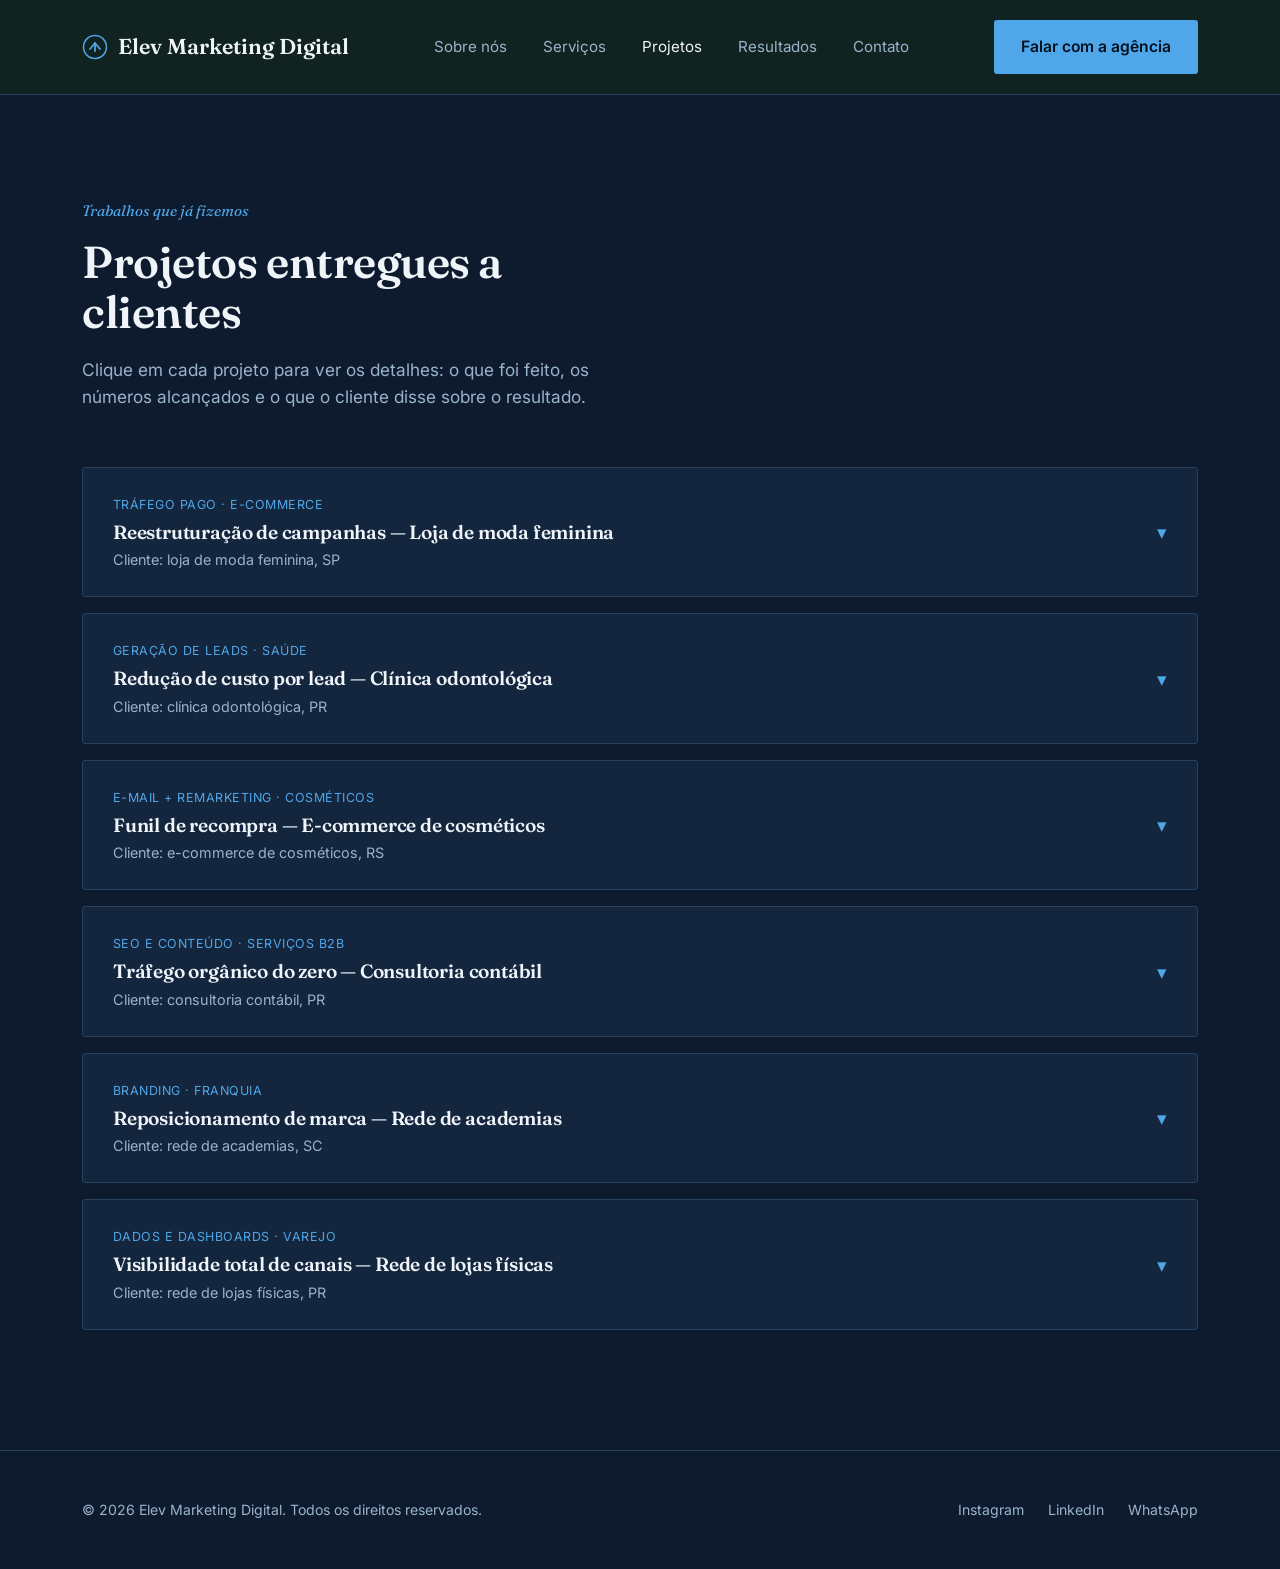
==== projetos.html @ 81c1935c "Add files via upload" ====
<!DOCTYPE html>
<html lang="pt-BR">
<head>
<meta charset="UTF-8">
<meta name="viewport" content="width=device-width, initial-scale=1.0">
<title>Projetos — Elev Marketing Digital</title>
<meta name="description" content="Conheça alguns dos projetos que a Elev Marketing Digital já entregou para clientes.">

<link rel="preconnect" href="https://fonts.googleapis.com">
<link href="https://fonts.googleapis.com/css2?family=Fraunces:ital,opsz,wght@0,9..144,400;0,9..144,600;1,9..144,500&family=Inter:wght@400;500;600&display=swap" rel="stylesheet">
<link rel="stylesheet" href="style.css">
</head>
<body>

<!-- ===================== CABEÇALHO ===================== -->
<header>
  <nav class="wrap">
    <a href="index.html" class="logo">
      <svg class="mark" viewBox="0 0 26 26" fill="none" xmlns="http://www.w3.org/2000/svg">
        <circle cx="13" cy="13" r="11.5" stroke="#4FA6E8" stroke-width="1.5"/>
        <path d="M8 15L13 9L18 15" stroke="#4FA6E8" stroke-width="1.8" stroke-linecap="round" stroke-linejoin="round"/>
        <path d="M13 9V17" stroke="#4FA6E8" stroke-width="1.8" stroke-linecap="round"/>
      </svg>
      <!-- EDITE AQUI: nome da empresa -->
      Elev Marketing Digital
    </a>
    <button class="nav-toggle" id="navToggle" aria-label="Abrir menu" aria-expanded="false">☰</button>
    <ul class="nav-links" id="navLinks">
      <li><a href="sobre.html">Sobre nós</a></li>
      <li><a href="index.html#servicos">Serviços</a></li>
      <li><a href="projetos.html" class="active">Projetos</a></li>
      <li><a href="index.html#resultados">Resultados</a></li>
      <li><a href="index.html#contato">Contato</a></li>
    </ul>
    <div class="nav-cta">
      <a href="index.html#contato" class="btn btn-primary">Falar com a agência</a>
    </div>
  </nav>
</header>

<main>

  <!-- ===================== SEÇÃO: PROJETOS ===================== -->
  <section class="projects-hero">
    <div class="wrap">
      <p class="eyebrow">Trabalhos que já fizemos</p>
      <h1>Projetos entregues a clientes</h1>
      <p class="lede">
        Clique em cada projeto para ver os detalhes: o que foi feito, os
        números alcançados e o que o cliente disse sobre o resultado.
      </p>
    </div>
  </section>

  <section class="projects-list">
    <div class="wrap">
      <!--
        EDITE AQUI: cada <article class="project-card"> é um projeto.
        Copie e cole um bloco inteiro para adicionar mais um card.
        O clique no botão "project-toggle" é o que abre/fecha os detalhes
        — isso já funciona sozinho, não precisa mexer no script.js.
      -->

      <article class="project-card">
        <button class="project-toggle" aria-expanded="false" aria-controls="projeto-1">
          <div class="project-toggle-info">
            <span class="project-tag">Tráfego pago · E-commerce</span>
            <h3>Reestruturação de campanhas — Loja de moda feminina</h3>
            <p class="project-client">Cliente: loja de moda feminina, SP</p>
          </div>
          <span class="chevron" aria-hidden="true">▾</span>
        </button>
        <div class="project-panel" id="projeto-1">
          <div class="project-panel-inner">
            <p>
              A marca já investia em anúncios, mas sem estrutura de funil: as
              campanhas competiam entre si e o checkout tinha uma taxa alta de
              abandono. Reorganizamos as campanhas por etapa de compra,
              redesenhamos a página de checkout e passamos a testar criativos
              em ciclos semanais.
            </p>
            <div class="project-metrics">
              <div><strong>+184%</strong><span>em vendas no 1º trimestre</span></div>
              <div><strong>-32%</strong><span>na taxa de abandono de carrinho</span></div>
              <div><strong>4 meses</strong><span>de duração do projeto</span></div>
            </div>
            <p class="project-quote">
              "Em seis meses entendemos, pela primeira vez, de onde vinham
              nossas vendas de verdade." — Marina Alves, sócia
            </p>
          </div>
        </div>
      </article>

      <article class="project-card">
        <button class="project-toggle" aria-expanded="false" aria-controls="projeto-2">
          <div class="project-toggle-info">
            <span class="project-tag">Geração de leads · Saúde</span>
            <h3>Redução de custo por lead — Clínica odontológica</h3>
            <p class="project-client">Cliente: clínica odontológica, PR</p>
          </div>
          <span class="chevron" aria-hidden="true">▾</span>
        </button>
        <div class="project-panel" id="projeto-2">
          <div class="project-panel-inner">
            <p>
              O custo por lead estava alto porque os anúncios atraiam
              curiosos, não pacientes com intenção real de agendar consulta.
              Refizemos a segmentação por bairro e faixa etária, trocamos os
              criativos por depoimentos em vídeo e simplificamos o formulário
              de agendamento.
            </p>
            <div class="project-metrics">
              <div><strong>R$ 6,20</strong><span>custo por lead qualificado</span></div>
              <div><strong>-58%</strong><span>no custo por lead</span></div>
              <div><strong>3 meses</strong><span>até o resultado estabilizar</span></div>
            </div>
            <p class="project-quote">
              "O relatório mensal é o único que a nossa equipe realmente lê
              até o fim." — Ricardo Nunes, diretor
            </p>
          </div>
        </div>
      </article>

      <article class="project-card">
        <button class="project-toggle" aria-expanded="false" aria-controls="projeto-3">
          <div class="project-toggle-info">
            <span class="project-tag">E-mail + remarketing · Cosméticos</span>
            <h3>Funil de recompra — E-commerce de cosméticos</h3>
            <p class="project-client">Cliente: e-commerce de cosméticos, RS</p>
          </div>
          <span class="chevron" aria-hidden="true">▾</span>
        </button>
        <div class="project-panel" id="projeto-3">
          <div class="project-panel-inner">
            <p>
              A base de clientes comprava uma vez e não voltava. Criamos um
              fluxo de e-mail pós-compra combinado com anúncios de
              remarketing segmentados por produto comprado, incentivando a
              recompra no momento certo do ciclo de uso.
            </p>
            <div class="project-metrics">
              <div><strong>3,1x</strong><span>retorno sobre investimento em anúncios</span></div>
              <div><strong>+41%</strong><span>em recompra nos primeiros 90 dias</span></div>
              <div><strong>6 meses</strong><span>de acompanhamento contínuo</span></div>
            </div>
            <p class="project-quote">
              "Trocamos de agência três vezes antes. Foi a primeira que
              tratou orçamento como dinheiro nosso." — Fernanda Costa,
              fundadora
            </p>
          </div>
        </div>
      </article>

      <article class="project-card">
        <button class="project-toggle" aria-expanded="false" aria-controls="projeto-4">
          <div class="project-toggle-info">
            <span class="project-tag">SEO e conteúdo · Serviços B2B</span>
            <h3>Tráfego orgânico do zero — Consultoria contábil</h3>
            <p class="project-client">Cliente: consultoria contábil, PR</p>
          </div>
          <span class="chevron" aria-hidden="true">▾</span>
        </button>
        <div class="project-panel" id="projeto-4">
          <div class="project-panel-inner">
            <p>
              O site praticamente não recebia visitas de busca orgânica.
              Fizemos correções técnicas de SEO, criamos um blog com
              conteúdo respondendo dúvidas reais de clientes e organizamos
              as páginas de serviço em torno dos termos que o público
              pesquisa.
            </p>
            <div class="project-metrics">
              <div><strong>+312%</strong><span>em tráfego orgânico em 8 meses</span></div>
              <div><strong>22</strong><span>páginas na 1ª página do Google</span></div>
              <div><strong>8 meses</strong><span>até os resultados consolidarem</span></div>
            </div>
            <p class="project-quote">
              "Hoje o site traz cliente todo mês sem precisarmos pagar por
              anúncio." — cliente da consultoria contábil
            </p>
          </div>
        </div>
      </article>

      <article class="project-card">
        <button class="project-toggle" aria-expanded="false" aria-controls="projeto-5">
          <div class="project-toggle-info">
            <span class="project-tag">Branding · Franquia</span>
            <h3>Reposicionamento de marca — Rede de academias</h3>
            <p class="project-client">Cliente: rede de academias, SC</p>
          </div>
          <span class="chevron" aria-hidden="true">▾</span>
        </button>
        <div class="project-panel" id="projeto-5">
          <div class="project-panel-inner">
            <p>
              A marca tinha identidade visual datada e nenhum padrão entre as
              unidades. Redesenhamos a identidade, criamos um guia de tom de
              voz para redes sociais e padronizamos o material usado por
              todas as unidades franqueadas.
            </p>
            <div class="project-metrics">
              <div><strong>12</strong><span>unidades padronizadas</span></div>
              <div><strong>+65%</strong><span>em engajamento nas redes sociais</span></div>
              <div><strong>2 meses</strong><span>de projeto de identidade</span></div>
            </div>
            <p class="project-quote">
              "Pela primeira vez todas as unidades parecem parte da mesma
              rede." — diretoria da rede de academias
            </p>
          </div>
        </div>
      </article>

      <article class="project-card">
        <button class="project-toggle" aria-expanded="false" aria-controls="projeto-6">
          <div class="project-toggle-info">
            <span class="project-tag">Dados e dashboards · Varejo</span>
            <h3>Visibilidade total de canais — Rede de lojas físicas</h3>
            <p class="project-client">Cliente: rede de lojas físicas, PR</p>
          </div>
          <span class="chevron" aria-hidden="true">▾</span>
        </button>
        <div class="project-panel" id="projeto-6">
          <div class="project-panel-inner">
            <p>
              O cliente não sabia dizer quanto cada canal de marketing
              realmente gerava em vendas nas lojas físicas. Implementamos
              rastreamento de origem por loja e construímos um dashboard
              único cruzando anúncios, redes sociais e vendas no ponto de
              venda.
            </p>
            <div class="project-metrics">
              <div><strong>9</strong><span>lojas com dados integrados</span></div>
              <div><strong>-27%</strong><span>em verba redirecionada de canais fracos</span></div>
              <div><strong>1 dashboard</strong><span>único para toda a rede</span></div>
            </div>
            <p class="project-quote">
              "Pela primeira vez sabemos exatamente para onde vai a verba de
              marketing." — gerência de marketing da rede
            </p>
          </div>
        </div>
      </article>

    </div>
  </section>

</main>

<!-- ===================== RODAPÉ ===================== -->
<footer>
  <div class="wrap footer-inner">
    <div>© <span id="ano"></span> Elev Marketing Digital. Todos os direitos reservados.</div>
    <div class="footer-links">
      <a href="https://www.instagram.com/mkt_elev/">Instagram</a>
      <a href="#">LinkedIn</a>
      <a href="#">WhatsApp</a>
    </div>
  </div>
</footer>

<script src="script.js"></script>

</body>
</html>
---- style.css ----
/* ======================= TOKENS DE DESIGN ======================= */
  /* Troque as cores e fontes aqui para mudar a identidade visual toda. */
  :root{
    --bg:        #0E1B2E;
    --bg-alt:    #14263D;
    --bg-card:   #1A324F;
    --line:      #26425F;
    --ink:       #EFF4F9;
    --ink-muted: #9AB3CC;
    --accent:    #4FA6E8;
    --accent-dk: #2F82C4;
    --accent-ink:#04121F;

    --font-display: "Fraunces", Georgia, serif;
    --font-body: "Inter", -apple-system, Segoe UI, sans-serif;

    --maxw: 1180px;
    --radius: 3px;
  }

  *{ box-sizing:border-box; margin:0; padding:0; }
  html{ scroll-behavior:smooth; }
  body{
    background:var(--bg);
    color:var(--ink);
    font-family:var(--font-body);
    line-height:1.55;
    -webkit-font-smoothing:antialiased;
  }
  img,svg{ max-width:100%; display:block; }
  a{ color:inherit; text-decoration:none; }
  ul{ list-style:none; }

  h1,h2,h3{
    font-family:var(--font-display);
    font-weight:600;
    line-height:1.12;
    letter-spacing:-0.01em;
  }

  .wrap{
    max-width:var(--maxw);
    margin:0 auto;
    padding:0 32px;
  }

  section{ padding:104px 0; }
  @media (max-width:720px){ section{ padding:72px 0; } }

  .eyebrow{
    font-size:0.95rem;
    color:var(--accent);
    font-family:var(--font-display);
    font-style:italic;
    margin-bottom:14px;
  }

  .btn{
    display:inline-flex;
    align-items:center;
    gap:8px;
    padding:14px 26px;
    border-radius:var(--radius);
    font-weight:600;
    font-size:0.98rem;
    border:1px solid transparent;
    cursor:pointer;
    transition:transform .15s ease, background .15s ease, border-color .15s ease;
  }
  .btn-primary{
    background:var(--accent);
    color:var(--accent-ink);
  }
  .btn-primary:hover{ background:var(--accent-dk); transform:translateY(-1px); }
  .btn-ghost{
    border-color:var(--line);
    color:var(--ink);
  }
  .btn-ghost:hover{ border-color:var(--accent); color:var(--accent); }

  /* ======================= CABEÇALHO / NAV ======================= */
  header{
    position:sticky;
    top:0;
    z-index:50;
    background:rgba(18,36,32,0.92);
    backdrop-filter:blur(8px);
    border-bottom:1px solid var(--line);
  }
  nav.wrap{
    display:flex;
    align-items:center;
    justify-content:space-between;
    padding-top:20px;
    padding-bottom:20px;
  }
  .logo{
    font-family:var(--font-display);
    font-size:1.35rem;
    font-weight:600;
    display:flex;
    align-items:center;
    gap:10px;
  }
  .logo .mark{
    width:26px; height:26px;
    display:inline-block;
  }
  .nav-links{
    display:flex;
    gap:36px;
    font-size:0.95rem;
    color:var(--ink-muted);
  }
  .nav-links a:hover{ color:var(--ink); }
  .nav-links a.active{ color:var(--ink); }
  .nav-cta{ display:flex; align-items:center; gap:20px; }
  .nav-toggle{
    display:none;
    background:none; border:none; color:var(--ink);
    font-size:1.6rem; cursor:pointer;
  }
  @media (max-width:860px){
    .nav-links{
      position:absolute; top:100%; left:0; right:0;
      background:var(--bg-alt);
      flex-direction:column;
      gap:0;
      border-bottom:1px solid var(--line);
      display:none;
    }
    .nav-links.open{ display:flex; }
    .nav-links a{
      padding:16px 32px;
      border-top:1px solid var(--line);
      display:block;
      color:var(--ink);
    }
    .nav-toggle{ display:block; }
    .nav-cta .btn-primary{ display:none; }
  }

  /* ======================= HERO ======================= */
  .hero{
    padding-top:96px;
    padding-bottom:96px;
    display:grid;
    grid-template-columns:1.1fr 0.9fr;
    gap:64px;
    align-items:center;
  }
  .hero h1{
    font-size:clamp(2.4rem, 4.4vw, 3.6rem);
    max-width:15ch;
  }
  .hero p.lede{
    margin-top:24px;
    font-size:1.15rem;
    color:var(--ink-muted);
    max-width:46ch;
  }
  .hero-actions{
    margin-top:36px;
    display:flex;
    gap:16px;
    flex-wrap:wrap;
  }
  .hero-stats{
    margin-top:56px;
    display:flex;
    gap:40px;
    flex-wrap:wrap;
  }
  .hero-stats div strong{
    display:block;
    font-family:var(--font-display);
    font-size:1.6rem;
    color:var(--accent);
  }
  .hero-stats div span{
    font-size:0.88rem;
    color:var(--ink-muted);
  }
  .hero-art{
    background:var(--bg-alt);
    border:1px solid var(--line);
    border-radius:var(--radius);
    padding:32px;
  }
  @media (max-width:900px){
    .hero{ grid-template-columns:1fr; padding-top:56px; }
    .hero-art{ order:-1; }
  }

  /* ======================= PROJETOS ======================= */
  .projects-hero{ padding-bottom:56px; }
  .projects-hero h1{ font-size:clamp(2rem,3.6vw,2.8rem); max-width:18ch; margin-top:14px; }
  .projects-hero .lede{ margin-top:20px; color:var(--ink-muted); font-size:1.08rem; max-width:52ch; }
  .projects-list{ padding-top:0; }

  .project-card{
    background:var(--bg-alt);
    border:1px solid var(--line);
    border-radius:var(--radius);
    margin-bottom:16px;
    overflow:hidden;
  }
  .project-toggle{
    width:100%;
    display:flex;
    align-items:center;
    justify-content:space-between;
    gap:24px;
    background:none;
    border:none;
    color:var(--ink);
    text-align:left;
    padding:28px 30px;
    cursor:pointer;
    font-family:var(--font-body);
  }
  .project-toggle:hover{ background:rgba(79,166,232,0.05); }
  .project-tag{
    display:inline-block;
    font-size:0.78rem;
    color:var(--accent);
    text-transform:uppercase;
    letter-spacing:0.04em;
    margin-bottom:10px;
  }
  .project-toggle-info h3{
    font-size:1.2rem;
    font-weight:600;
    margin-bottom:8px;
  }
  .project-client{ font-size:0.9rem; color:var(--ink-muted); }
  .chevron{
    flex-shrink:0;
    font-size:1.2rem;
    color:var(--accent);
    transition:transform .25s ease;
  }
  .project-toggle[aria-expanded="true"] .chevron{ transform:rotate(180deg); }

  .project-panel{
    display:grid;
    grid-template-rows:0fr;
    transition:grid-template-rows .3s ease;
  }
  .project-panel.open{ grid-template-rows:1fr; }
  .project-panel-inner{ overflow:hidden; min-height:0; }
  .project-panel-inner > *{
    padding-left:30px;
    padding-right:30px;
  }
  .project-panel-inner p:first-child{
    padding-top:2px;
    color:var(--ink-muted);
    font-size:0.98rem;
    max-width:70ch;
  }
  .project-metrics{
    display:flex;
    gap:40px;
    flex-wrap:wrap;
    margin-top:24px;
  }
  .project-metrics div strong{
    display:block;
    font-family:var(--font-display);
    font-size:1.4rem;
    color:var(--accent);
  }
  .project-metrics div span{ font-size:0.85rem; color:var(--ink-muted); }
  .project-quote{
    margin-top:22px;
    padding-top:20px !important;
    padding-bottom:28px !important;
    border-top:1px solid var(--line);
    font-style:italic;
    color:var(--ink);
    font-size:0.96rem;
    max-width:60ch;
  }
  @media (max-width:600px){
    .project-toggle{ padding:22px 20px; }
    .project-panel-inner > *{ padding-left:20px; padding-right:20px; }
    .project-metrics{ gap:24px; }
  }

  /* ======================= SOBRE NÓS ======================= */
  .about-inner{
    display:grid;
    grid-template-columns:0.85fr 1.15fr;
    gap:64px;
    align-items:center;
  }
  .about-photo{
    position:relative;
    aspect-ratio:4/5;
    background:var(--bg-alt);
    border:1px dashed var(--line);
    border-radius:var(--radius);
    overflow:hidden;
    display:flex;
    align-items:center;
    justify-content:center;
  }
  .about-photo img{
    width:100%;
    height:100%;
    object-fit:cover;
  }
  .about-photo-placeholder{
    display:none;
    text-align:center;
    font-size:0.9rem;
    color:var(--ink-muted);
    padding:24px;
    line-height:1.5;
  }
  /* Mostra o texto de espaço reservado se a imagem "equipe.jpg" não existir */
  .about-photo.sem-foto .about-photo-placeholder{ display:block; }
  .about-photo:has(img[style*="display: none"]) .about-photo-placeholder{ display:block; }
  .about-text h2{ font-size:clamp(1.8rem,3vw,2.4rem); margin-bottom:20px; max-width:16ch; }
  .about-text p.lede{ font-size:1.05rem; color:var(--ink-muted); margin-bottom:18px; }
  .about-text p:not(.eyebrow):not(.lede){ color:var(--ink-muted); font-size:0.98rem; }
  @media (max-width:900px){
    .about-inner{ grid-template-columns:1fr; }
    .about-photo{ order:-1; aspect-ratio:16/10; }
  }

  /* ======================= SERVIÇOS ======================= */
  .services{ background:var(--bg-alt); border-top:1px solid var(--line); border-bottom:1px solid var(--line); }
  .section-head{
    display:flex;
    justify-content:space-between;
    align-items:flex-end;
    gap:32px;
    margin-bottom:56px;
    flex-wrap:wrap;
  }
  .section-head h2{ font-size:clamp(1.8rem,3vw,2.4rem); max-width:20ch; }
  .section-head p{ color:var(--ink-muted); max-width:40ch; }

  .service-grid{
    display:grid;
    grid-template-columns:repeat(3,1fr);
    gap:1px;
    background:var(--line);
    border:1px solid var(--line);
  }
  .service-card{
    background:var(--bg-alt);
    padding:36px 30px;
  }
  .service-card h3{ font-size:1.15rem; margin-bottom:12px; }
  .service-card p{ color:var(--ink-muted); font-size:0.96rem; }
  @media (max-width:860px){ .service-grid{ grid-template-columns:1fr 1fr; } }
  @media (max-width:560px){ .service-grid{ grid-template-columns:1fr; } }

  /* ======================= PROCESSO ======================= */
  .process-list{
    display:grid;
    grid-template-columns:repeat(4,1fr);
    gap:32px;
    counter-reset:step;
  }
  .process-step{
    border-top:2px solid var(--accent);
    padding-top:20px;
  }
  .process-step .num{
    font-family:var(--font-display);
    color:var(--accent);
    font-size:1.1rem;
    margin-bottom:10px;
    display:block;
  }
  .process-step h3{ font-size:1.05rem; margin-bottom:8px; }
  .process-step p{ color:var(--ink-muted); font-size:0.94rem; }
  @media (max-width:860px){ .process-list{ grid-template-columns:1fr 1fr; } }
  @media (max-width:560px){ .process-list{ grid-template-columns:1fr; } }

  /* ======================= RESULTADOS ======================= */
  .results{ background:var(--bg-alt); border-top:1px solid var(--line); border-bottom:1px solid var(--line); }
  .result-grid{
    display:grid;
    grid-template-columns:repeat(3,1fr);
    gap:24px;
  }
  .result-card{
    background:var(--bg-card);
    border:1px solid var(--line);
    border-radius:var(--radius);
    padding:32px;
  }
  .result-card .metric{
    font-family:var(--font-display);
    font-size:2.4rem;
    color:var(--accent);
  }
  .result-card .metric-label{
    font-size:0.92rem;
    color:var(--ink-muted);
    margin-top:4px;
    margin-bottom:18px;
  }
  .result-card p{ font-size:0.95rem; color:var(--ink-muted); }
  .result-card .client{ margin-top:16px; font-size:0.88rem; color:var(--ink); }
  @media (max-width:860px){ .result-grid{ grid-template-columns:1fr; } }

  /* ======================= DEPOIMENTOS ======================= */
  .testimonials{ display:grid; grid-template-columns:repeat(3,1fr); gap:32px; }
  .testimonial{ border-left:2px solid var(--accent); padding-left:22px; }
  .testimonial p{ font-size:1.02rem; margin-bottom:16px; }
  .testimonial .who{ font-size:0.88rem; color:var(--ink-muted); }
  @media (max-width:860px){ .testimonials{ grid-template-columns:1fr; } }

  /* ======================= CONTATO ======================= */
  .contact{ background:var(--bg-alt); border-top:1px solid var(--line); }
  .contact-inner{
    display:grid;
    grid-template-columns:0.9fr 1.1fr;
    gap:64px;
  }
  .contact-info h2{ font-size:clamp(1.8rem,3vw,2.3rem); margin-bottom:18px; max-width:16ch; }
  .contact-info p{ color:var(--ink-muted); max-width:38ch; margin-bottom:28px; }
  .contact-details div{ margin-bottom:14px; font-size:0.96rem; }
  .contact-details span{ color:var(--ink-muted); display:block; font-size:0.82rem; }

  form{ display:flex; flex-direction:column; gap:18px; }
  .form-row{ display:grid; grid-template-columns:1fr 1fr; gap:18px; }
  label{ font-size:0.85rem; color:var(--ink-muted); display:block; margin-bottom:6px; }
  input, textarea{
    width:100%;
    background:var(--bg);
    border:1px solid var(--line);
    border-radius:var(--radius);
    padding:12px 14px;
    color:var(--ink);
    font-family:var(--font-body);
    font-size:0.96rem;
  }
  input:focus, textarea:focus{
    outline:2px solid var(--accent);
    outline-offset:1px;
    border-color:var(--accent);
  }
  textarea{ resize:vertical; min-height:120px; }
  @media (max-width:900px){
    .contact-inner{ grid-template-columns:1fr; }
    .form-row{ grid-template-columns:1fr; }
  }

  /* ======================= RODAPÉ ======================= */
  footer{ padding:48px 0; border-top:1px solid var(--line); }
  .footer-inner{
    display:flex;
    justify-content:space-between;
    align-items:center;
    flex-wrap:wrap;
    gap:20px;
    font-size:0.88rem;
    color:var(--ink-muted);
  }
  .footer-inner a:hover{ color:var(--accent); }
  .footer-links{ display:flex; gap:24px; }

  .visually-hidden{
    position:absolute; width:1px; height:1px;
    overflow:hidden; clip:rect(0,0,0,0);
  }

  @media (prefers-reduced-motion: reduce){
    html{ scroll-behavior:auto; }
    *{ transition:none !important; animation:none !important; }
  }
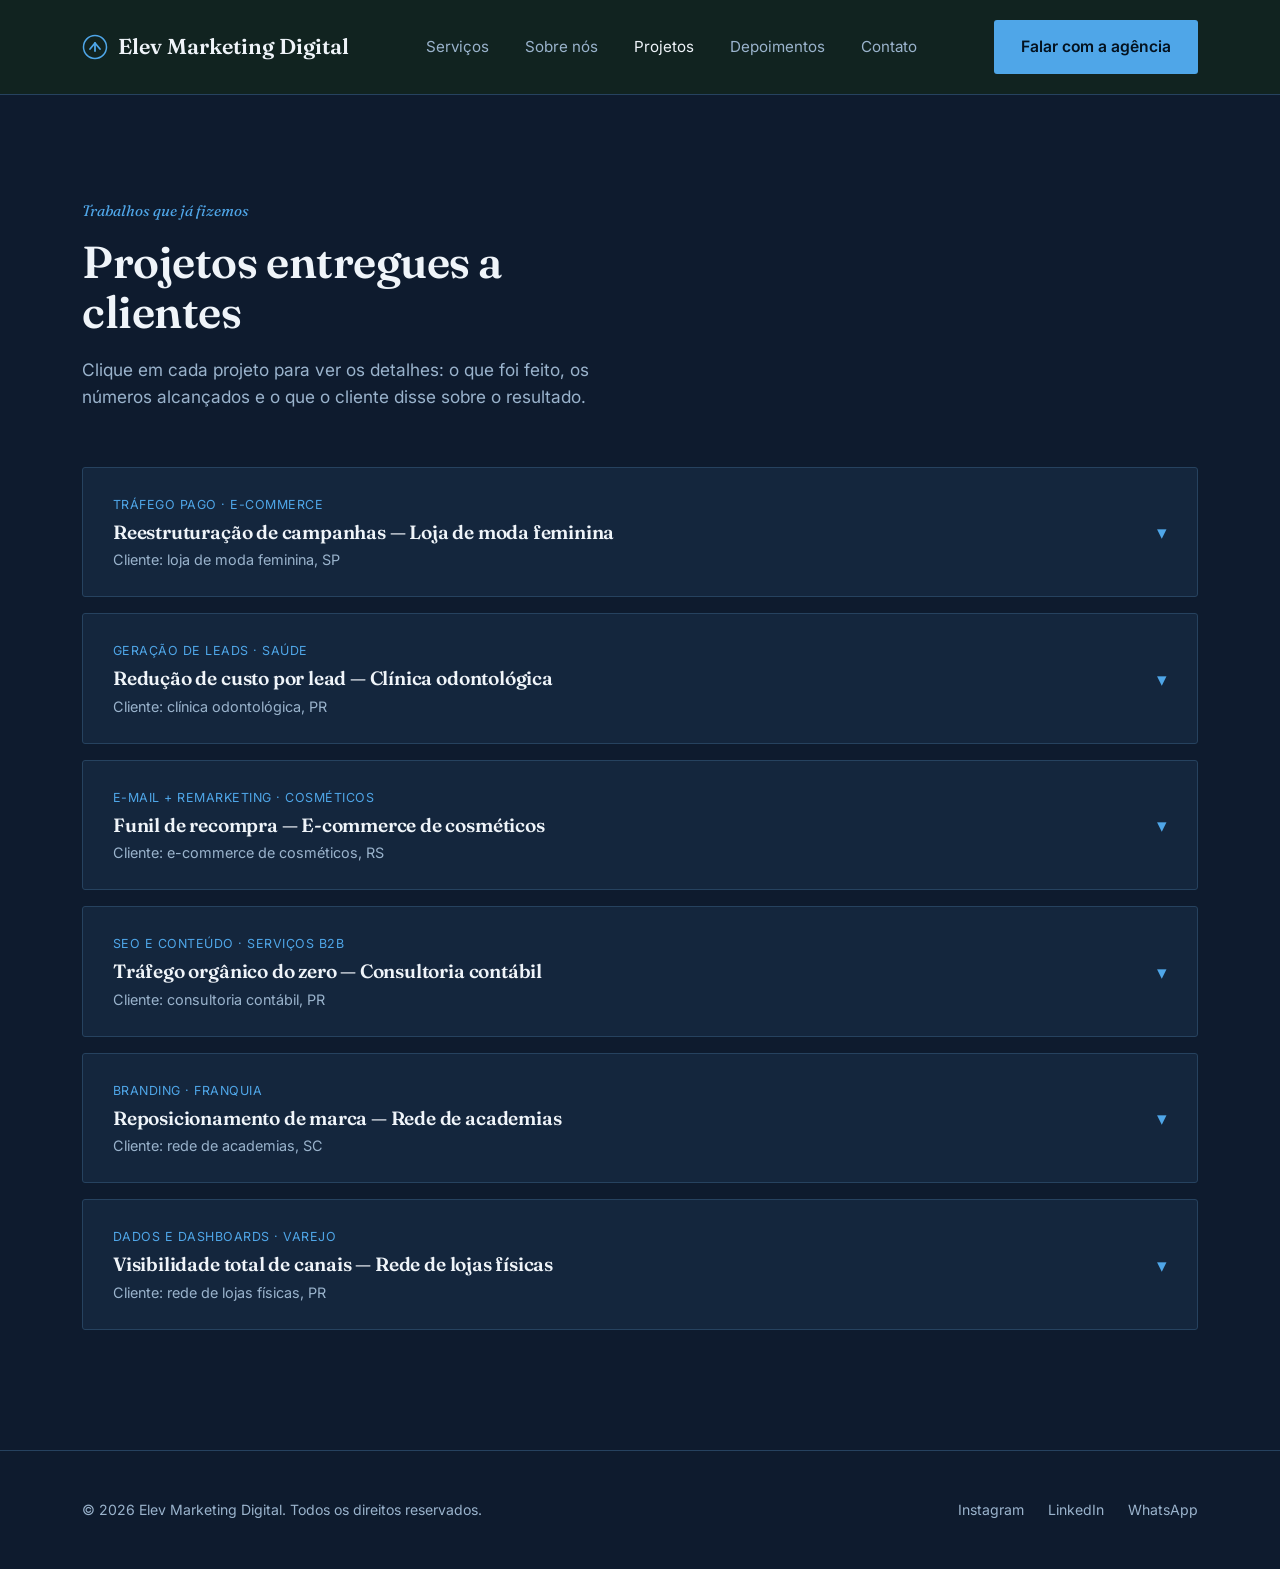
==== commit 3fdc7f43: "Add files via upload" ====
--- a/projetos.html
+++ b/projetos.html
@@ -24,19 +24,22 @@
       <!-- EDITE AQUI: nome da empresa -->
       Elev Marketing Digital
     </a>
-    <button class="nav-toggle" id="navToggle" aria-label="Abrir menu" aria-expanded="false">☰</button>
+    <button class="nav-toggle" id="navToggle" aria-label="Abrir menu" aria-controls="navLinks" aria-expanded="false">☰</button>
     <ul class="nav-links" id="navLinks">
+      <li><a href="index.html#servicos">Serviços</a></li>
       <li><a href="sobre.html">Sobre nós</a></li>
-      <li><a href="index.html#servicos">Serviços</a></li>
       <li><a href="projetos.html" class="active">Projetos</a></li>
-      <li><a href="index.html#resultados">Resultados</a></li>
+      <li><a href="index.html#depoimentos">Depoimentos</a></li>
       <li><a href="index.html#contato">Contato</a></li>
+      <!-- Este item só aparece no menu do celular, com o mesmo botão do PC -->
+      <li class="cta-mobile"><a href="index.html#contato" class="btn btn-primary">Falar com a agência</a></li>
     </ul>
     <div class="nav-cta">
       <a href="index.html#contato" class="btn btn-primary">Falar com a agência</a>
     </div>
   </nav>
 </header>
+<div class="nav-backdrop" id="navBackdrop"></div>
 
 <main>
 
--- a/style.css
+++ b/style.css
@@ -120,13 +120,33 @@
     background:none; border:none; color:var(--ink);
     font-size:1.6rem; cursor:pointer;
   }
+  /* Item extra dentro do menu mobile com o botão de contato.
+     Some no menu do PC; só aparece dentro do painel mobile. */
+  .nav-links li.cta-mobile{ display:none; }
+
+  /* Fundo escurecido atrás do painel mobile, para deixar claro que é
+     uma camada por cima do site e permitir fechar tocando fora dele. */
+  .nav-backdrop{
+    display:none;
+    position:fixed;
+    inset:0;
+    background:rgba(4,10,20,0.6);
+    z-index:40;
+  }
+  .nav-backdrop.open{ display:block; }
+  body.menu-open{ overflow:hidden; }
+
   @media (max-width:860px){
     .nav-links{
       position:absolute; top:100%; left:0; right:0;
+      max-height:calc(100vh - 100%);
+      overflow-y:auto;
       background:var(--bg-alt);
       flex-direction:column;
       gap:0;
       border-bottom:1px solid var(--line);
+      box-shadow:0 16px 32px rgba(4,10,20,0.35);
+      z-index:55;
       display:none;
     }
     .nav-links.open{ display:flex; }
@@ -136,7 +156,17 @@
       display:block;
       color:var(--ink);
     }
-    .nav-toggle{ display:block; }
+    .nav-links li.cta-mobile{
+      display:block;
+      padding:20px 32px 28px;
+      border-top:1px solid var(--line);
+    }
+    .nav-links li.cta-mobile a{
+      padding:0;
+      border-top:none;
+      display:inline-flex;
+    }
+    .nav-toggle{ display:block; position:relative; z-index:56; }
     .nav-cta .btn-primary{ display:none; }
   }
 
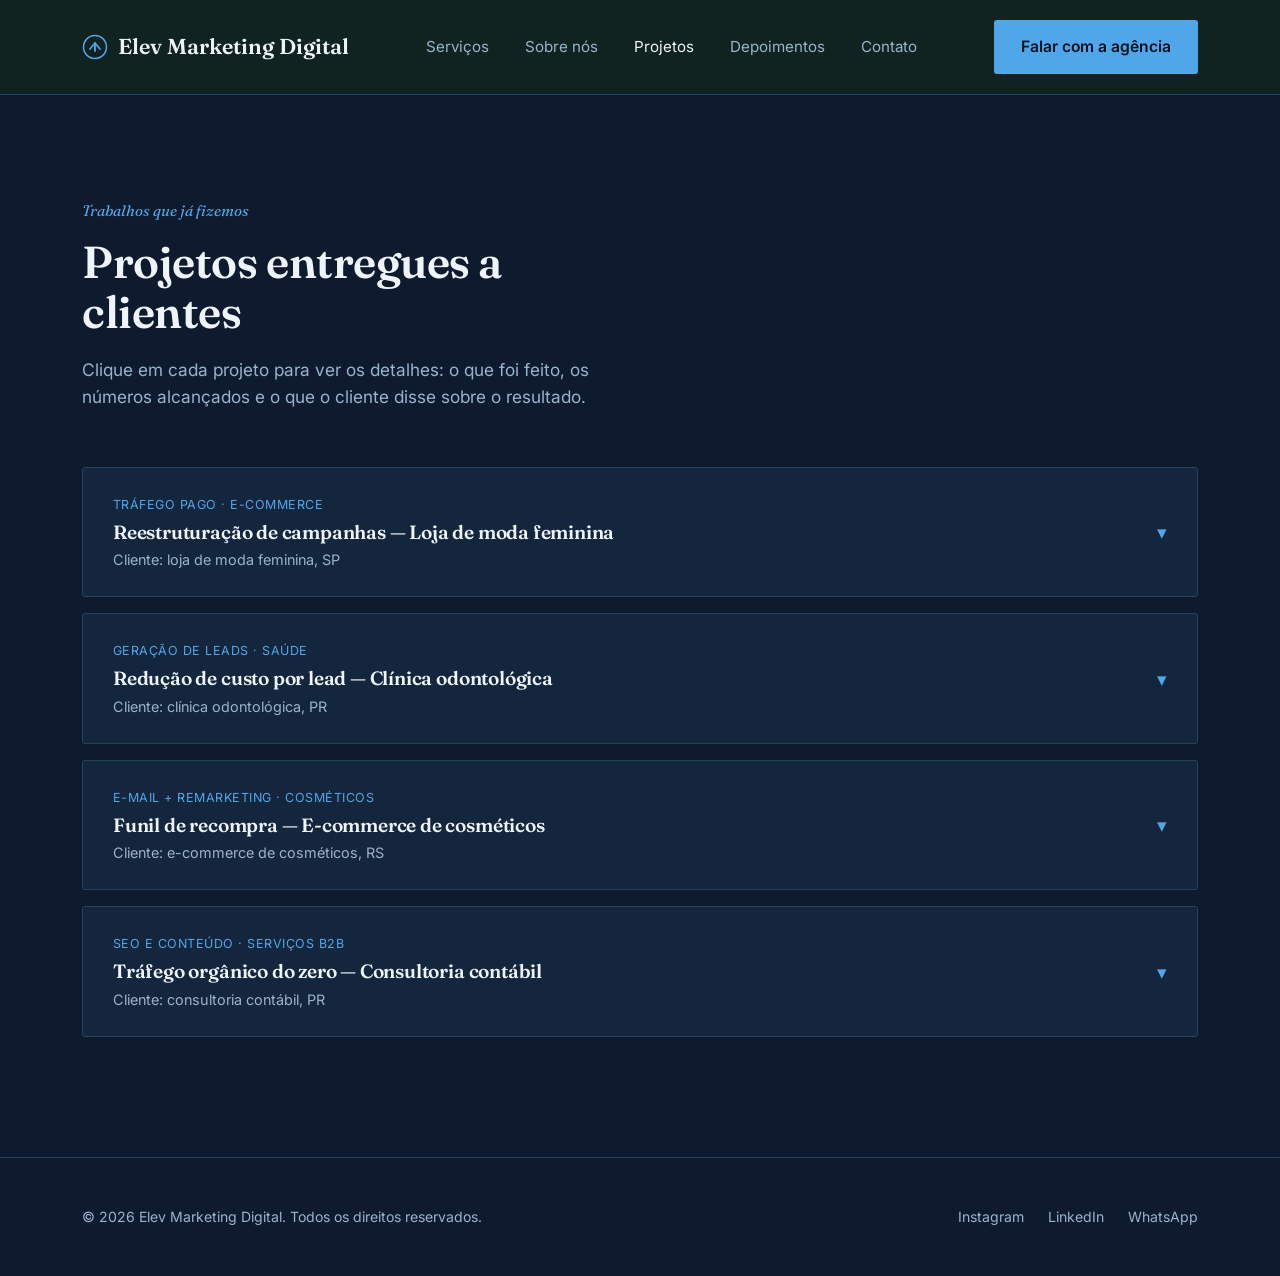
==== commit 3557270b: "Add files via upload" ====
--- a/projetos.html
+++ b/projetos.html
@@ -188,67 +188,6 @@
         </div>
       </article>
 
-      <article class="project-card">
-        <button class="project-toggle" aria-expanded="false" aria-controls="projeto-5">
-          <div class="project-toggle-info">
-            <span class="project-tag">Branding · Franquia</span>
-            <h3>Reposicionamento de marca — Rede de academias</h3>
-            <p class="project-client">Cliente: rede de academias, SC</p>
-          </div>
-          <span class="chevron" aria-hidden="true">▾</span>
-        </button>
-        <div class="project-panel" id="projeto-5">
-          <div class="project-panel-inner">
-            <p>
-              A marca tinha identidade visual datada e nenhum padrão entre as
-              unidades. Redesenhamos a identidade, criamos um guia de tom de
-              voz para redes sociais e padronizamos o material usado por
-              todas as unidades franqueadas.
-            </p>
-            <div class="project-metrics">
-              <div><strong>12</strong><span>unidades padronizadas</span></div>
-              <div><strong>+65%</strong><span>em engajamento nas redes sociais</span></div>
-              <div><strong>2 meses</strong><span>de projeto de identidade</span></div>
-            </div>
-            <p class="project-quote">
-              "Pela primeira vez todas as unidades parecem parte da mesma
-              rede." — diretoria da rede de academias
-            </p>
-          </div>
-        </div>
-      </article>
-
-      <article class="project-card">
-        <button class="project-toggle" aria-expanded="false" aria-controls="projeto-6">
-          <div class="project-toggle-info">
-            <span class="project-tag">Dados e dashboards · Varejo</span>
-            <h3>Visibilidade total de canais — Rede de lojas físicas</h3>
-            <p class="project-client">Cliente: rede de lojas físicas, PR</p>
-          </div>
-          <span class="chevron" aria-hidden="true">▾</span>
-        </button>
-        <div class="project-panel" id="projeto-6">
-          <div class="project-panel-inner">
-            <p>
-              O cliente não sabia dizer quanto cada canal de marketing
-              realmente gerava em vendas nas lojas físicas. Implementamos
-              rastreamento de origem por loja e construímos um dashboard
-              único cruzando anúncios, redes sociais e vendas no ponto de
-              venda.
-            </p>
-            <div class="project-metrics">
-              <div><strong>9</strong><span>lojas com dados integrados</span></div>
-              <div><strong>-27%</strong><span>em verba redirecionada de canais fracos</span></div>
-              <div><strong>1 dashboard</strong><span>único para toda a rede</span></div>
-            </div>
-            <p class="project-quote">
-              "Pela primeira vez sabemos exatamente para onde vai a verba de
-              marketing." — gerência de marketing da rede
-            </p>
-          </div>
-        </div>
-      </article>
-
     </div>
   </section>
 
@@ -259,7 +198,7 @@
   <div class="wrap footer-inner">
     <div>© <span id="ano"></span> Elev Marketing Digital. Todos os direitos reservados.</div>
     <div class="footer-links">
-      <a href="https://www.instagram.com/mkt_elev/">Instagram</a>
+      <a href="https://www.instagram.com/elev.marketing_/">Instagram</a>
       <a href="#">LinkedIn</a>
       <a href="#">WhatsApp</a>
     </div>
